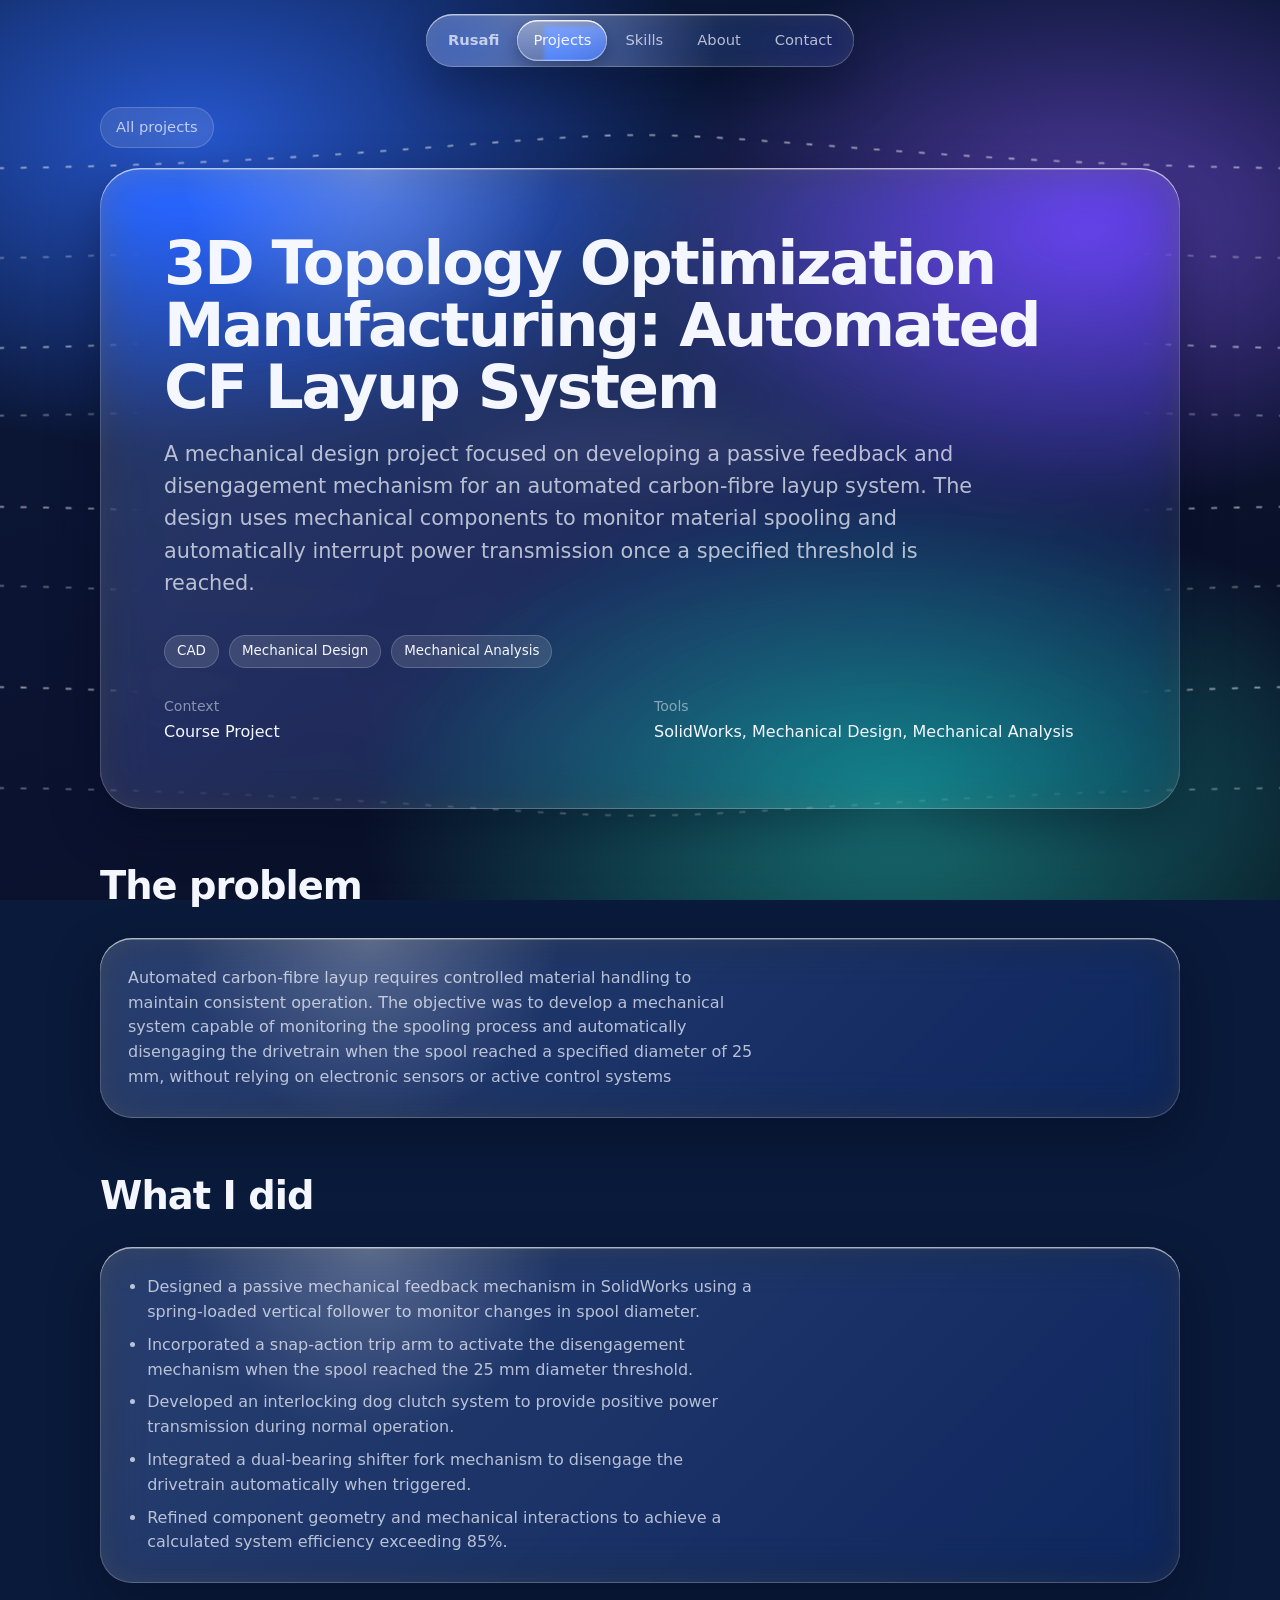
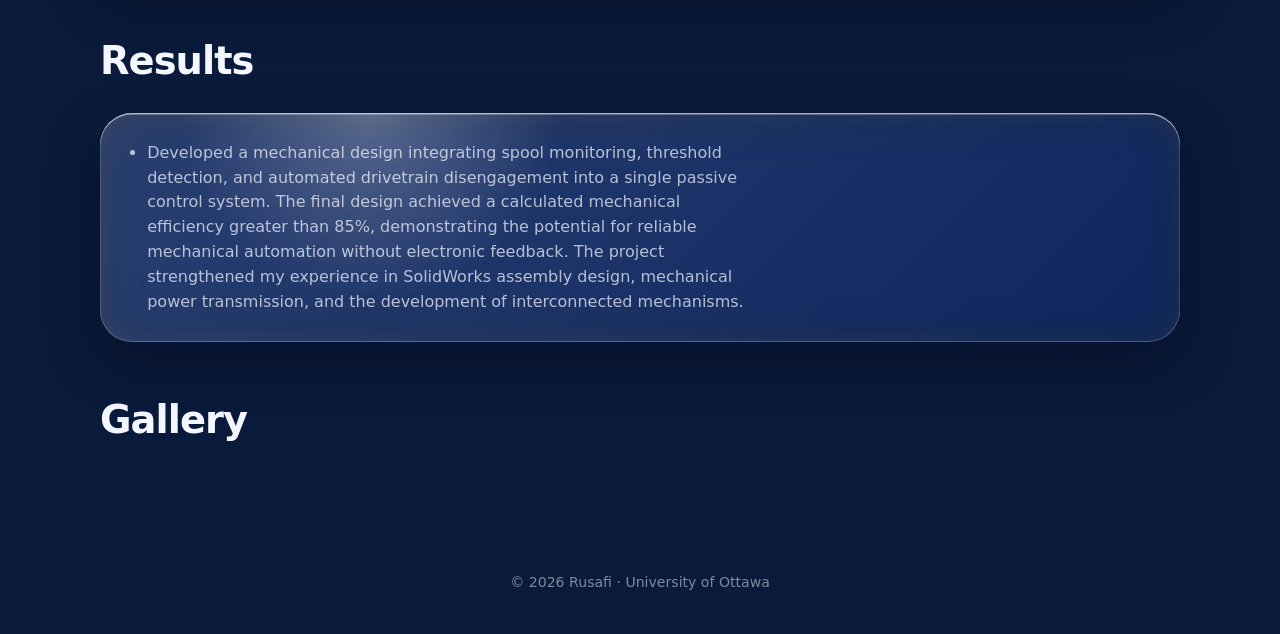
==== projects/cf-layup.html @ 1bdc51d0 "Fix portfolio directory structure" ====
<!DOCTYPE html>
<html lang="en">
<head>
<meta charset="utf-8">
<meta name="viewport" content="width=device-width, initial-scale=1, viewport-fit=cover">
<title>3D Topology Optimization Manufacturing: Automated CF Layup System </title>
<meta name="description" content="A radar-style display of aircraft data, driven by an ESP32.">
<meta name="theme-color" content="#0a1a3a">
<link rel="stylesheet" href="../style.css">
</head>
<body>
<div class="bg" aria-hidden="true">
  <svg viewBox="0 0 1200 800" preserveAspectRatio="xMidYMid slice">
    <g class="flow" id="flowg">
      <path d="M-50 150C300 150 480 120 600 120S900 150 1250 150"/>
      <path d="M-50 230C300 230 470 195 600 195S910 230 1250 230"/>
      <path d="M-50 310C300 310 460 275 600 275S920 310 1250 310"/>
      <path d="M-50 370C300 370 470 345 600 345S900 370 1250 370"/>
      <path d="M-50 450C300 450 470 478 600 478S900 450 1250 450"/>
      <path d="M-50 520C300 520 460 560 600 560S920 520 1250 520"/>
      <path d="M-50 610C300 610 470 650 600 650S910 610 1250 610"/>
      <path d="M-50 700C300 700 480 725 600 725S900 700 1250 700"/>
    </g>
    <path class="wing" id="wingp" d="M440 410C500 372 640 366 780 398C650 430 520 436 440 410Z"/>
  </svg>
</div>
<svg width="0" height="0" style="position:absolute" aria-hidden="true">
  <filter id="lg" filterUnits="userSpaceOnUse" x="0" y="0" width="100" height="40" color-interpolation-filters="sRGB">
    <feImage id="lgmap" x="0" y="0" width="100" height="40" preserveAspectRatio="none" result="m"/>
    <feDisplacementMap in="SourceGraphic" in2="m" scale="26" xChannelSelector="R" yChannelSelector="G"/>
  </filter>
</svg>
<div class="navwrap">
  <div class="navbg glass" aria-hidden="true"></div>
  <nav aria-label="Main">
    <span class="lens" aria-hidden="true"></span>
    <a class="me" href="../index.html#top">Rusafi</a>
    <a href="../index.html#projects" data-current>Projects</a>
    <a href="../index.html#skills">Skills</a>
    <a href="../index.html#about">About</a>
    <a href="../index.html#contact">Contact</a>
  </nav>
</div>

<main id="top">
  <a class="back" href="../index.html#projects">All projects</a>

  <section class="phero">
    <div class="hero-card glass">
      <h1 class="ptitle">3D Topology Optimization Manufacturing: Automated CF Layup System </h1>
      <p>A mechanical design project focused on developing a passive feedback and disengagement mechanism for
        an automated carbon-fibre layup system. The design uses mechanical components to monitor material spooling 
        and automatically interrupt power transmission once a specified threshold is reached.
      <div class="stats"><span class="chip">CAD</span><span class="chip">Mechanical Design</span><span class="chip">Mechanical Analysis</span></div>
      <dl class="facts"><div><dt>Context</dt><dd>Course Project</dd></div><div><dt>Tools</dt><dd>SolidWorks, Mechanical Design, Mechanical Analysis</dd></div></dl>
    </div>
    <!-- Cover photo: put it at images/adsb-display/cover.jpg. It disappears if the file is missing. -->
    <img class="cover" src="../images/adsb-display/cover.jpg" alt="ADS-B radar display" onerror="this.remove()">
  </section>

  <section class="block">
    <h2>The problem</h2>
    <div class="panel glass prose"><p>Automated carbon-fibre layup requires controlled material handling to maintain consistent operation. The objective was to develop a mechanical system capable of monitoring the spooling process and automatically disengaging the drivetrain when the spool reached a specified diameter of 25 mm, without relying on electronic sensors or active control systems</p></div>
  </section>

  <section class="block">
    <h2>What I did</h2>
    <div class="panel glass prose"><ul>
      <li>Designed a passive mechanical feedback mechanism in SolidWorks using a spring-loaded vertical follower to monitor changes in spool diameter.</li>
      <li>Incorporated a snap-action trip arm to activate the disengagement mechanism when the spool reached the 25 mm diameter threshold.</li>
      <li>Developed an interlocking dog clutch system to provide positive power transmission during normal operation.</li>
      <li>Integrated a dual-bearing shifter fork mechanism to disengage the drivetrain automatically when triggered.</li>
      <li>Refined component geometry and mechanical interactions to achieve a calculated system efficiency exceeding 85%.</li>
    </ul></div>
  </section>

  <section class="block">
    <h2>Results</h2>
    <div class="panel glass prose"><ul>
      <li>Developed a mechanical design integrating spool monitoring, threshold detection, and automated drivetrain disengagement into a single passive control system. The final design achieved a calculated mechanical efficiency greater than 85%, demonstrating the potential for reliable mechanical automation without electronic feedback. 
        The project strengthened my experience in SolidWorks assembly design, mechanical power transmission, and the development of interconnected mechanisms.</li>
    </ul></div>
  </section>

  <!-- Gallery: add photos as images/adsb-display/photo-1.jpg to photo-6.jpg. Missing ones are skipped, and the section hides if there are none. -->
  <section class="block" id="gallery-section">
    <h2>Gallery</h2>
    <div class="gallery">
      <button class="shot" type="button"><img src="../images/adsb-display/photo-1.jpg" alt="ADS-B radar display, photo 1" loading="lazy" onerror="this.parentNode.remove()"></button>
      <button class="shot" type="button"><img src="../images/adsb-display/photo-2.jpg" alt="ADS-B radar display, photo 2" loading="lazy" onerror="this.parentNode.remove()"></button>
      <button class="shot" type="button"><img src="../images/adsb-display/photo-3.jpg" alt="ADS-B radar display, photo 3" loading="lazy" onerror="this.parentNode.remove()"></button>
      <button class="shot" type="button"><img src="../images/adsb-display/photo-4.jpg" alt="ADS-B radar display, photo 4" loading="lazy" onerror="this.parentNode.remove()"></button>
      <button class="shot" type="button"><img src="../images/adsb-display/photo-5.jpg" alt="ADS-B radar display, photo 5" loading="lazy" onerror="this.parentNode.remove()"></button>
      <button class="shot" type="button"><img src="../images/adsb-display/photo-6.jpg" alt="ADS-B radar display, photo 6" loading="lazy" onerror="this.parentNode.remove()"></button>
      
    </div>
  </section>

  <!-- Reports: upload the PDF to the reports folder, change the file name below, then delete the word hidden from the next line. -->
  <section class="block" id="reports" hidden>
    <h2>Report</h2>
    <div class="panel glass prose">
      <p>Read the full write-up.</p>
      <div class="actions"><a class="btn main" href="../reports/adsb-display-report.pdf" download>Download report (PDF)</a></div>
    </div>
  </section>
</main>

<footer>© <span id="y"></span> Rusafi · University of Ottawa</footer>
<script src="../site.js" defer></script>
</body>
</html>
---- style.css ----
:root{
  --spring:cubic-bezier(.34,1.56,.64,1); --ink:#f4f7ff; --ink-2:rgba(244,247,255,.72); --ink-3:rgba(244,247,255,.5);
  --deep:#0a1a3a; --blue:#2f6bff; --teal:#27d3c3; --violet:#8a5bff;
  --font:-apple-system,BlinkMacSystemFont,"SF Pro Display","SF Pro Text","Helvetica Neue",Inter,"Segoe UI",system-ui,sans-serif;
}
*{box-sizing:border-box;margin:0}
html{scroll-behavior:smooth;scroll-padding-top:90px;color-scheme:dark}
body{font-family:var(--font);color:var(--ink);background:var(--deep);line-height:1.55;-webkit-font-smoothing:antialiased;min-height:100vh}
a{color:inherit;text-decoration:none}
:focus-visible{outline:2px solid #fff;outline-offset:3px;border-radius:12px}

/* Background: colour field + airflow over a wing section */
.bg{position:fixed;inset:0;z-index:-1;overflow:hidden;
  background:
    radial-gradient(60% 50% at 15% 15%,rgba(47,107,255,.75),transparent 70%),
    radial-gradient(50% 45% at 85% 25%,rgba(138,91,255,.55),transparent 70%),
    radial-gradient(60% 50% at 70% 90%,rgba(39,211,195,.5),transparent 70%),
    linear-gradient(160deg,#0a1a3a,#0b1230 60%,#07101f)}
.bg svg{position:absolute;inset:0;width:100%;height:100%}
.flow path{fill:none;stroke:rgba(255,255,255,.55);stroke-width:1.6;stroke-linecap:round;stroke-dasharray:4 16;animation:drift 5s linear infinite}
.flow path:nth-child(even){animation-duration:7s;stroke:rgba(255,255,255,.35)}
@keyframes drift{to{stroke-dashoffset:-200}}
.wing{fill:rgba(255,255,255,.06);stroke:rgba(255,255,255,.35);stroke-width:1.2}

/* Liquid glass */
.glass{
  position:relative;overflow:hidden;
  background:linear-gradient(135deg,rgba(255,255,255,.16),rgba(255,255,255,.05));
  -webkit-backdrop-filter:blur(24px) saturate(185%);backdrop-filter:blur(24px) saturate(185%);
  box-shadow:
    inset 0 1.5px 0 rgba(255,255,255,.55),
    inset 0 -1px 0 rgba(255,255,255,.10),
    inset 0 0 0 1px rgba(255,255,255,.14),
    inset 0 0 24px rgba(255,255,255,.05),
    0 20px 50px rgba(2,8,28,.38);
}
.glass::before{content:"";position:absolute;inset:0;pointer-events:none;
  background:radial-gradient(420px circle at var(--mx,25%) var(--my,0%),rgba(255,255,255,.24),transparent 45%)}
a.glass:active::before,.card.glass:active::before,.panel.glass:active::before{background:radial-gradient(520px circle at var(--mx,25%) var(--my,0%),rgba(255,255,255,.4),transparent 55%)}
@supports not ((backdrop-filter:blur(1px)) or (-webkit-backdrop-filter:blur(1px))){
  .glass{background:rgba(24,38,80,.88)}
}

/* Nav: one glass lens slides between items */
.navwrap{position:sticky;top:max(14px,env(safe-area-inset-top));z-index:10;width:max-content;max-width:calc(100% - 24px);margin:14px auto 0}
.navbg{position:absolute;inset:0;border-radius:999px}
nav{position:relative;display:flex;gap:2px;padding:6px;overflow-x:auto;scrollbar-width:none;border-radius:999px}
nav::-webkit-scrollbar{display:none}
nav a{position:relative;z-index:2;padding:9px 16px;border-radius:999px;font-size:.92rem;font-weight:500;color:var(--ink-2);white-space:nowrap;transition:color .25s,transform .4s var(--spring)}
nav a:hover,nav a.on{color:var(--ink)}
nav a:active{transform:scale(.92)}
nav a.me{font-weight:650}
.lens{position:absolute;z-index:1;top:6px;left:0;height:calc(100% - 12px);width:0;border-radius:999px;pointer-events:none;
  background:linear-gradient(180deg,rgba(255,255,255,.34),rgba(255,255,255,.12));
  -webkit-backdrop-filter:blur(3px) saturate(190%) brightness(1.15);backdrop-filter:blur(3px) saturate(190%) brightness(1.15);
  box-shadow:inset 0 1.5px 0 rgba(255,255,255,.8),inset 0 -1.5px 0 rgba(255,255,255,.25),inset 0 0 0 1px rgba(255,255,255,.3),0 6px 18px rgba(2,8,28,.35);
  transition:left .55s var(--spring),width .55s var(--spring)}
.lens.squish{animation:squish .55s ease}
@keyframes squish{35%{transform:scale(1.1,.86)}70%{transform:scale(.97,1.05)}}
.refract .lens{backdrop-filter:url(#lg) blur(2px) saturate(190%) brightness(1.15)}

main{width:min(1080px,100% - 32px);margin:0 auto;padding-bottom:max(60px,env(safe-area-inset-bottom))}
section{padding-top:72px}
h1{font-size:clamp(2.6rem,7.5vw,5.2rem);line-height:1.02;letter-spacing:-.035em;font-weight:700}
h2{font-size:clamp(1.7rem,3.6vw,2.4rem);letter-spacing:-.025em;font-weight:650;margin-bottom:22px}
h3{font-size:1.2rem;letter-spacing:-.01em;font-weight:620}
p{color:var(--ink-2);max-width:62ch}

/* Hero */
.hero{padding-top:56px}
.hero-card{border-radius:40px;padding:clamp(28px,6vw,64px)}
.hero-card p{font-size:clamp(1.05rem,2vw,1.3rem);margin-top:20px}
.actions{display:flex;flex-wrap:wrap;gap:12px;margin-top:32px}
.btn{display:inline-block;padding:13px 24px;border-radius:999px;font-weight:600;font-size:.98rem;transition:transform .45s var(--spring),background .2s}
.btn.main{background:#fff;color:#0a1a3a}
.btn:hover{transform:scale(1.06)}
.btn:active{transform:scale(.93)}
.btn.alt{background:rgba(255,255,255,.14);box-shadow:inset 0 0 0 1px rgba(255,255,255,.3)}
.btn.alt:hover{background:rgba(255,255,255,.24)}
.stats{display:flex;flex-wrap:wrap;gap:10px;margin-top:36px}

/* Chips */
.chip{display:inline-block;padding:6px 13px;border-radius:999px;font-size:.84rem;font-weight:500;color:var(--ink);background:rgba(255,255,255,.12);box-shadow:inset 0 0 0 1px rgba(255,255,255,.18)}

/* Projects */
.grid{display:grid;gap:18px;grid-template-columns:repeat(auto-fit,minmax(min(100%,320px),1fr))}
.card{border-radius:28px;padding:26px;display:flex;flex-direction:column;gap:12px;transition:transform .5s var(--spring)}
.card:hover{transform:translateY(-3px)}
.card:active{transform:scale(.97)}
.card.wide{grid-column:1/-1}
.card img{width:100%;aspect-ratio:16/10;object-fit:cover;border-radius:18px;display:block}
.card.wide img{aspect-ratio:21/9}
.card .tags{display:flex;flex-wrap:wrap;gap:8px;margin-top:auto;padding-top:8px}
.card .meta{font-size:.9rem;color:var(--ink-3)}

/* Skills + About */
.split{display:grid;gap:18px;grid-template-columns:repeat(auto-fit,minmax(min(100%,420px),1fr))}
.panel{border-radius:32px;padding:28px}
.panel h3{margin-bottom:14px}
.chips{display:flex;flex-wrap:wrap;gap:8px}
.group+.group{margin-top:20px}
.group .meta{font-size:.9rem;color:var(--ink-3);margin-bottom:8px}

/* Contact */
.contact{border-radius:36px;padding:clamp(26px,5vw,48px);text-align:center}
.contact p{margin:12px auto 0}
.contact .actions{justify-content:center}

footer{text-align:center;color:var(--ink-3);font-size:.88rem;padding:40px 16px max(40px,env(safe-area-inset-bottom))}

/* Cursor halo */
@media (hover:hover) and (pointer:fine){html.fx,html.fx *{cursor:none!important}}
html.smooth{scroll-behavior:auto}
.halo,.dot{position:fixed;left:0;top:0;pointer-events:none;z-index:9999;opacity:0;transition:opacity .3s}
.halo.on,.dot.on{opacity:1}
.halo i{display:block;width:40px;height:40px;border-radius:50%;
  background:radial-gradient(circle at 35% 30%,rgba(255,255,255,.14),rgba(255,255,255,.03) 65%,transparent 75%);
  box-shadow:inset 0 0 0 1px rgba(255,255,255,.55),inset 0 1px 0 rgba(255,255,255,.8),0 0 18px rgba(120,170,255,.45);
  transition:transform .45s var(--spring),box-shadow .3s}
.halo.hot i{transform:scale(1.4);box-shadow:inset 0 0 0 1px rgba(255,255,255,.7),inset 0 1px 0 rgba(255,255,255,.9),0 0 24px rgba(120,190,255,.6)}
.halo.down i{transform:scale(.7)}
.dot{width:8px;height:8px;border-radius:50%;background:#fff;box-shadow:0 0 10px rgba(255,255,255,.9)}
.flow,.wing{will-change:transform}

@media (prefers-reduced-motion:reduce){
  .flow path{animation:none}
  html{scroll-behavior:auto}
  .card,.btn,nav a{transition:none}
  .lens{transition:none}.lens.squish{animation:none}
}

/* Project cards on home */
a.card{color:inherit}
.more{margin-top:4px;font-weight:600;font-size:.95rem}
.card:hover .more{text-decoration:underline;text-underline-offset:4px}

/* Project pages */
.back{display:inline-block;margin-top:40px;padding:9px 16px;border-radius:999px;font-weight:500;font-size:.92rem;color:var(--ink-2);background:rgba(255,255,255,.1);box-shadow:inset 0 0 0 1px rgba(255,255,255,.18);transition:background .2s,color .2s}
.back:hover{color:var(--ink);background:rgba(255,255,255,.18)}
.phero{padding-top:20px}
.ptitle{font-size:clamp(2.2rem,6vw,3.8rem)}
.facts{display:grid;gap:14px 28px;grid-template-columns:repeat(auto-fit,minmax(200px,1fr));margin-top:28px}
.facts dt{font-size:.88rem;color:var(--ink-3)}
.facts dd{margin:2px 0 0;font-weight:500}
.cover{width:100%;aspect-ratio:21/9;object-fit:cover;border-radius:32px;margin-top:18px;display:block;box-shadow:inset 0 0 0 1px rgba(255,255,255,.2),0 20px 50px rgba(2,8,28,.38)}
.block{padding-top:48px}
.prose ul{padding-left:1.2em;color:var(--ink-2);display:grid;gap:8px;max-width:62ch}
.gallery{display:grid;gap:14px;grid-template-columns:repeat(auto-fill,minmax(min(100%,240px),1fr))}
.shot{padding:0;border:0;background:none;border-radius:22px;overflow:hidden;cursor:pointer;aspect-ratio:4/3;box-shadow:inset 0 0 0 1px rgba(255,255,255,.2),0 12px 30px rgba(2,8,28,.35);transition:transform .45s var(--spring)}
.shot:hover{transform:scale(1.03)}
.shot:active{transform:scale(.97)}
.shot img{width:100%;height:100%;object-fit:cover;display:block}
.lb{position:fixed;inset:0;z-index:9000;display:grid;place-items:center;background:rgba(4,10,28,.72);-webkit-backdrop-filter:blur(18px);backdrop-filter:blur(18px)}
.lb img{max-width:min(92vw,1200px);max-height:80vh;border-radius:24px;box-shadow:0 30px 80px rgba(0,0,0,.5)}
.lbb{position:absolute;padding:11px 20px;border-radius:999px;border:0;color:var(--ink);font:600 .95rem var(--font);background:rgba(255,255,255,.16);box-shadow:inset 0 1px 0 rgba(255,255,255,.5),inset 0 0 0 1px rgba(255,255,255,.2);-webkit-backdrop-filter:blur(14px);backdrop-filter:blur(14px);cursor:pointer;transition:transform .4s var(--spring),background .2s}
.lbb:hover{background:rgba(255,255,255,.26);transform:scale(1.06)}
.lbb:active{transform:scale(.93)}
.lbb.x{top:max(18px,env(safe-area-inset-top));right:18px}
.lbb.p{left:14px;top:50%}
.lbb.n{right:14px;top:50%}

.role-head{display:flex;flex-wrap:wrap;justify-content:space-between;align-items:baseline;gap:2px 16px}
.role-head .dates{font-size:.92rem;color:var(--ink-3);font-weight:500}

.role .meta{display:block;font-size:.9rem;color:var(--ink-3);margin:4px 0 16px}
.role .chips{margin-top:18px}
.role+.role{margin-top:20px}
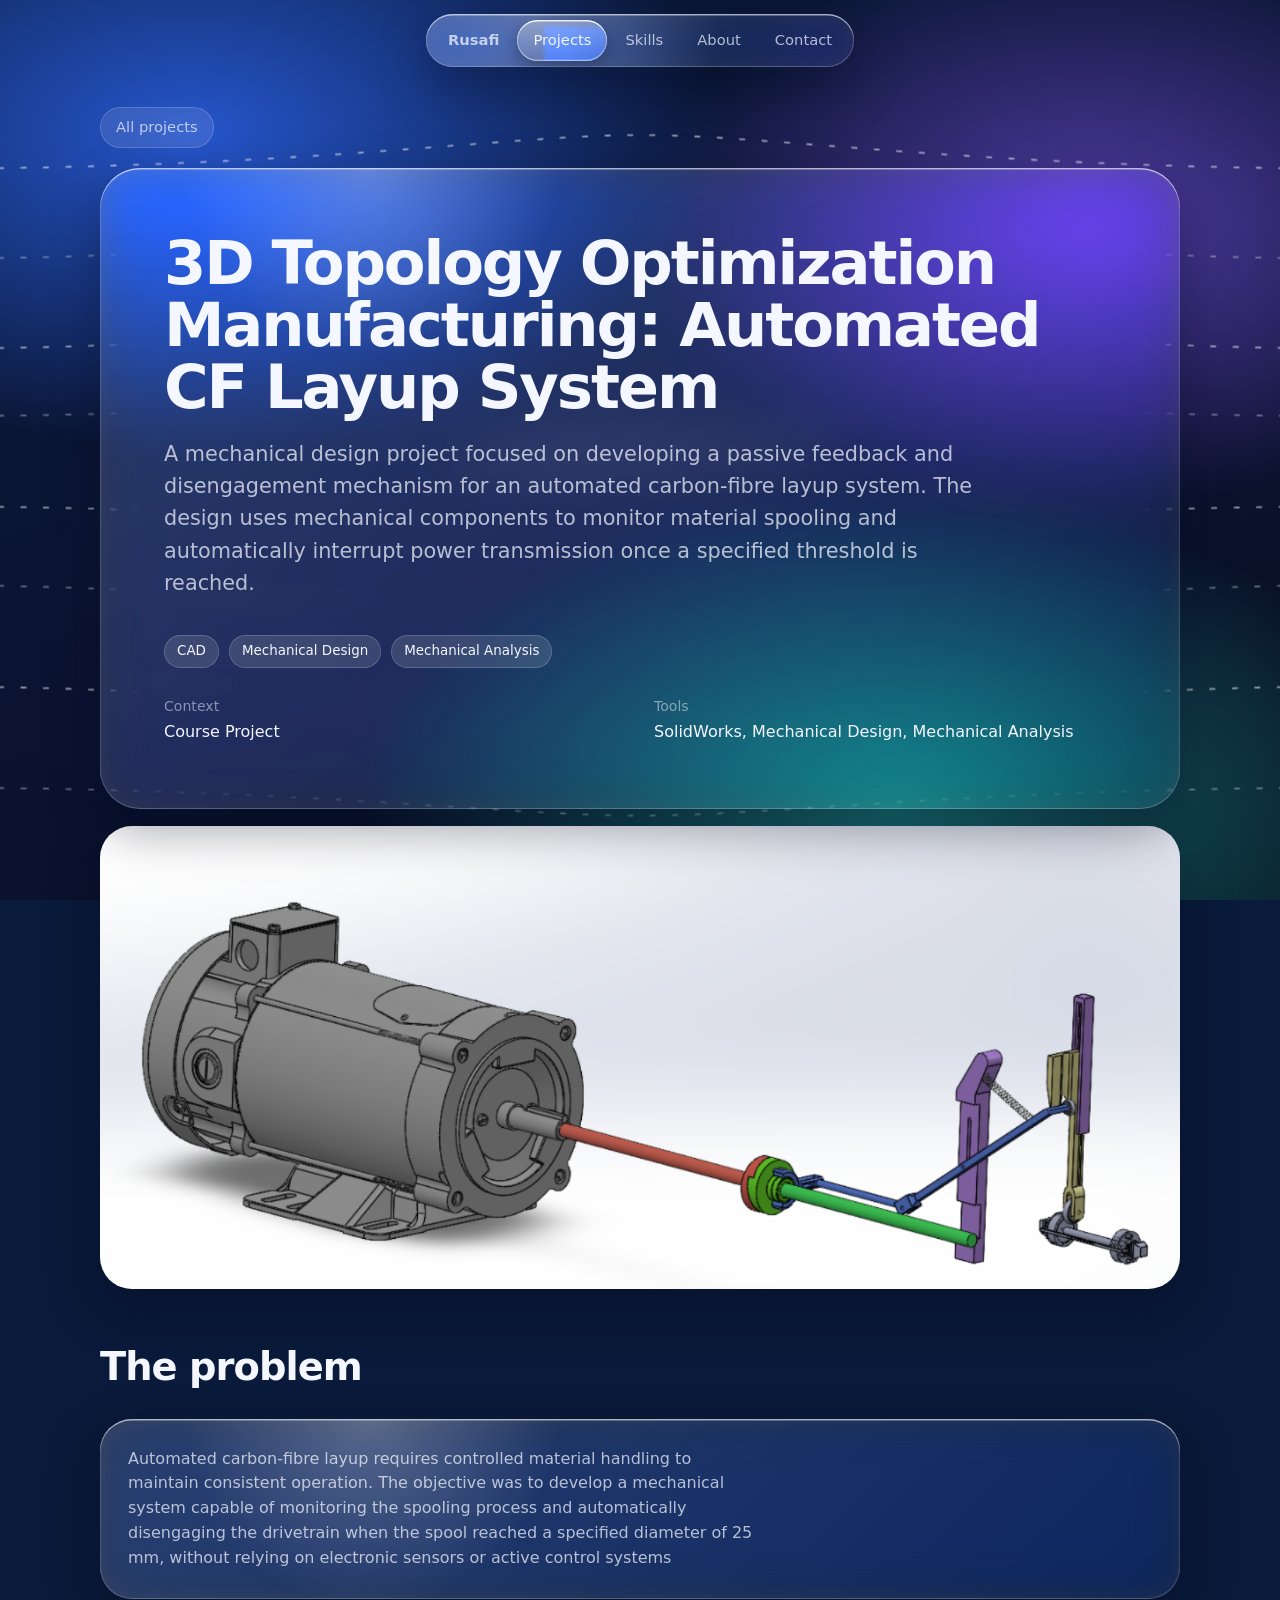
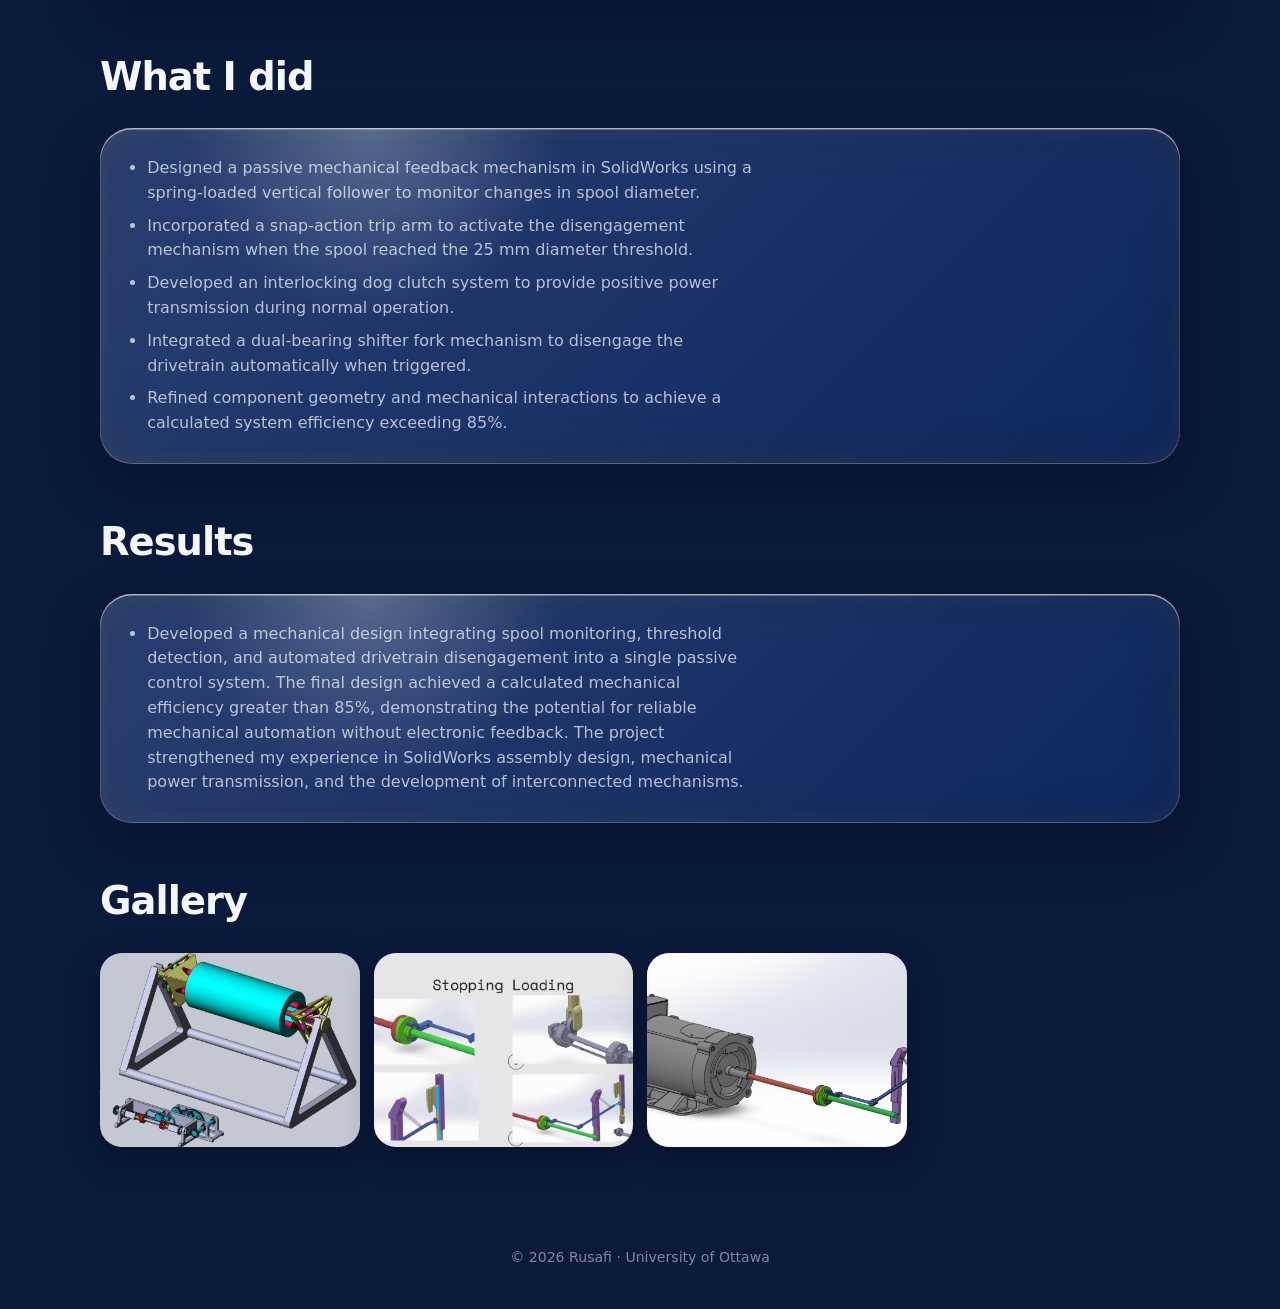
==== commit 2440b02e: "Gallery Updates" ====
--- a/projects/cf-layup.html
+++ b/projects/cf-layup.html
@@ -55,7 +55,7 @@
       <dl class="facts"><div><dt>Context</dt><dd>Course Project</dd></div><div><dt>Tools</dt><dd>SolidWorks, Mechanical Design, Mechanical Analysis</dd></div></dl>
     </div>
     <!-- Cover photo: put it at images/adsb-display/cover.jpg. It disappears if the file is missing. -->
-    <img class="cover" src="../images/adsb-display/cover.jpg" alt="ADS-B radar display" onerror="this.remove()">
+    <img class="cover" src="../images/cf-layup/Img 3.png" alt="CF Layup" onerror="this.remove()">
   </section>
 
   <section class="block">
@@ -86,13 +86,9 @@
   <section class="block" id="gallery-section">
     <h2>Gallery</h2>
     <div class="gallery">
-      <button class="shot" type="button"><img src="../images/adsb-display/photo-1.jpg" alt="ADS-B radar display, photo 1" loading="lazy" onerror="this.parentNode.remove()"></button>
-      <button class="shot" type="button"><img src="../images/adsb-display/photo-2.jpg" alt="ADS-B radar display, photo 2" loading="lazy" onerror="this.parentNode.remove()"></button>
-      <button class="shot" type="button"><img src="../images/adsb-display/photo-3.jpg" alt="ADS-B radar display, photo 3" loading="lazy" onerror="this.parentNode.remove()"></button>
-      <button class="shot" type="button"><img src="../images/adsb-display/photo-4.jpg" alt="ADS-B radar display, photo 4" loading="lazy" onerror="this.parentNode.remove()"></button>
-      <button class="shot" type="button"><img src="../images/adsb-display/photo-5.jpg" alt="ADS-B radar display, photo 5" loading="lazy" onerror="this.parentNode.remove()"></button>
-      <button class="shot" type="button"><img src="../images/adsb-display/photo-6.jpg" alt="ADS-B radar display, photo 6" loading="lazy" onerror="this.parentNode.remove()"></button>
-      
+      <button class="shot" type="button"><img src="../images/cf-layup/Img 1.png" alt="CF-Layup, photo 1" loading="lazy" onerror="this.parentNode.remove()"></button>
+      <button class="shot" type="button"><img src="../images/cf-layup/Img 2.png" alt="CF-Layup, photo 2" loading="lazy" onerror="this.parentNode.remove()"></button>
+      <button class="shot" type="button"><img src="../images/cf-layup/Img 3.png" alt="CF-Layup, photo 3" loading="lazy" onerror="this.parentNode.remove()"></button>
     </div>
   </section>
 
--- a/style.css
+++ b/style.css
@@ -164,4 +164,20 @@
 
 .role .meta{display:block;font-size:.9rem;color:var(--ink-3);margin:4px 0 16px}
 .role .chips{margin-top:18px}
-.role+.role{margin-top:20px}+.role+.role{margin-top:20px}
+
+/* Mobile navigation optimization */
+@media (hover: none) and (pointer: coarse) {
+  .lens {
+    transition: left 0.3s ease-out, width 0.3s ease-out;
+  }
+
+  .lens.squish {
+    animation: none;
+  }
+
+  nav {
+    -webkit-overflow-scrolling: touch;
+    overscroll-behavior-x: contain;
+  }
+}
